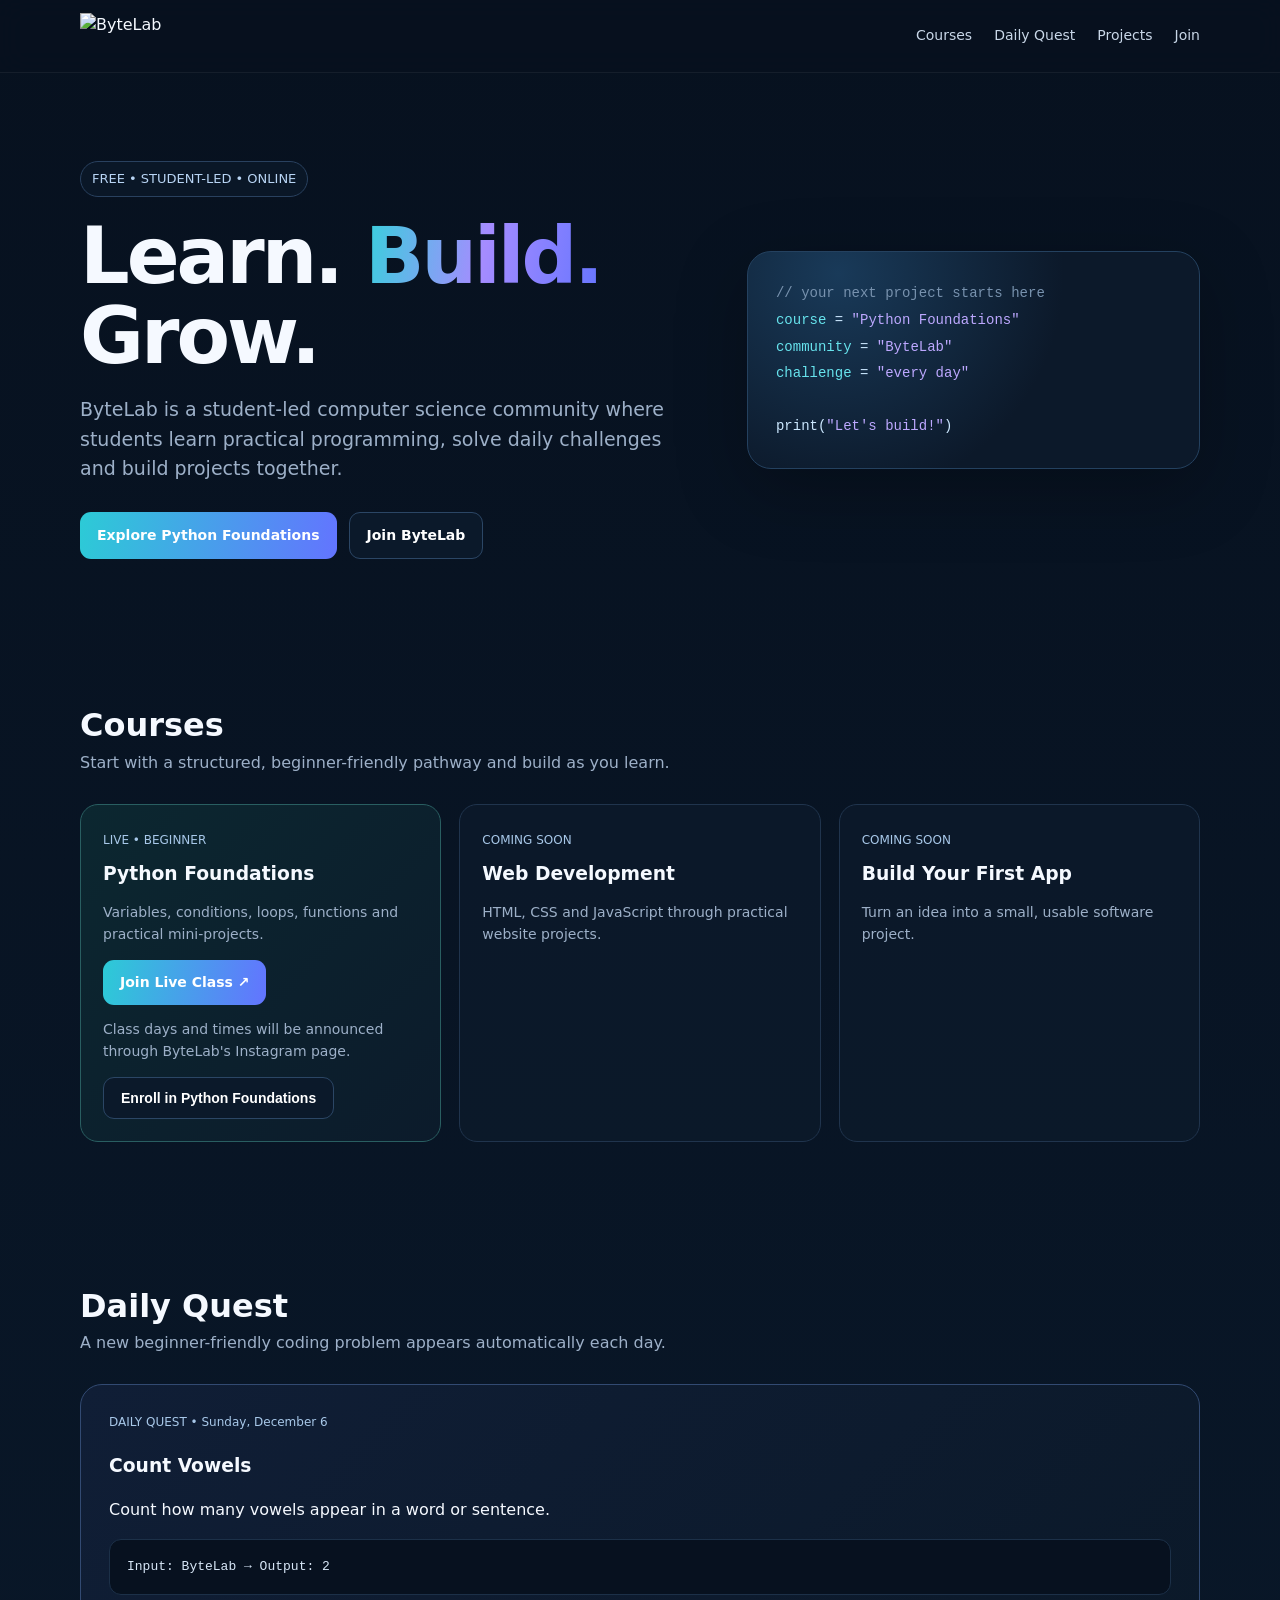
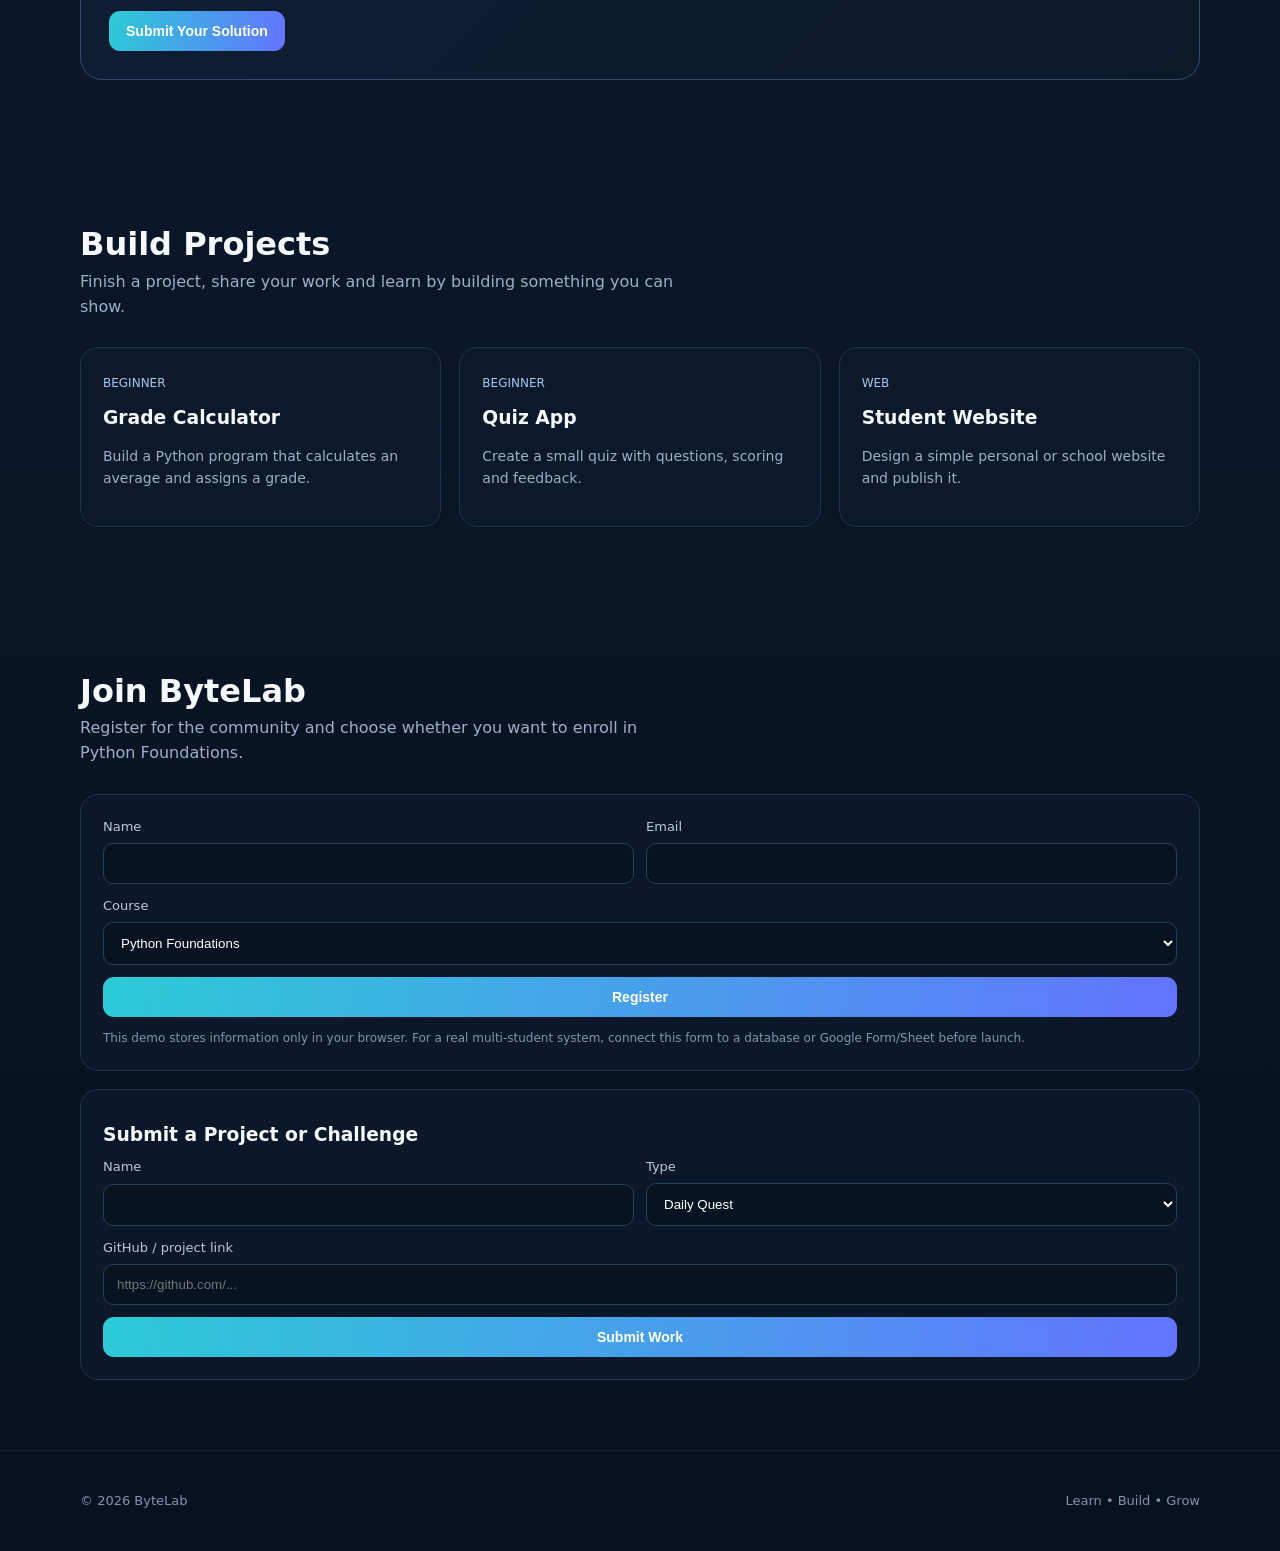
==== index[1].html @ 68c09f44 "Add files via upload" ====
<!doctype html>
<html lang="en">
<head>
  <meta charset="utf-8">
  <meta name="viewport" content="width=device-width,initial-scale=1">
  <title>ByteLab — Learn. Build. Grow.</title>
  <meta name="description" content="ByteLab is a student-led computer science learning community with free courses, coding challenges and projects.">
  <link rel="icon" href="assets/bytelab-logo.svg">
  <style>
    :root{--bg:#07111f;--panel:#0c1a2b;--panel2:#10233a;--text:#f5f9ff;--muted:#9db0c8;--line:#20344d;--a:#36d1dc;--b:#6675ff;--ok:#55d98b}
    *{box-sizing:border-box}html{scroll-behavior:smooth}body{margin:0;background:linear-gradient(180deg,#07111f,#091728 55%,#07111f);color:var(--text);font-family:Inter,system-ui,-apple-system,Segoe UI,Roboto,Arial,sans-serif;line-height:1.55}
    a{color:inherit;text-decoration:none}.wrap{width:min(1120px,92%);margin:auto}.nav{position:sticky;top:0;z-index:20;background:rgba(7,17,31,.86);backdrop-filter:blur(14px);border-bottom:1px solid rgba(255,255,255,.06)}
    .navin{height:72px;display:flex;align-items:center;justify-content:space-between}.brand img{height:46px;display:block;max-width:180px}.links{display:flex;gap:22px;align-items:center;font-size:14px;color:#c9d7e8}.links a:hover{color:#fff}.menu{display:none}
    .hero{padding:88px 0 72px}.heroGrid{display:grid;grid-template-columns:1.15fr .85fr;gap:54px;align-items:center}.eyebrow{display:inline-flex;gap:8px;align-items:center;padding:7px 11px;border:1px solid #29415f;border-radius:999px;color:#b8d4f4;background:#0a1727;font-size:13px}
    h1{font-size:clamp(44px,7vw,78px);line-height:1.02;margin:20px 0 18px;letter-spacing:-3px}.grad{background:linear-gradient(100deg,var(--a),#a58cff,var(--b));-webkit-background-clip:text;background-clip:text;color:transparent}.lead{font-size:19px;color:var(--muted);max-width:650px}
    .actions{display:flex;gap:12px;flex-wrap:wrap;margin-top:28px}.btn{display:inline-flex;align-items:center;justify-content:center;padding:12px 17px;border-radius:11px;border:1px solid #2b4665;font-weight:700;font-size:14px;cursor:pointer}.primary{background:linear-gradient(100deg,#2ccbd6,#6374ff);border:0;color:#fff}.ghost{background:#0b192a;color:#fff}
    .heroCard{background:radial-gradient(circle at 20% 10%,#193a59,#0c192a 55%);border:1px solid #24415f;border-radius:24px;padding:28px;box-shadow:0 20px 70px rgba(0,0,0,.25)}.code{font-family:ui-monospace,SFMono-Regular,Consolas,monospace;color:#cce8ff;font-size:14px;line-height:1.9}.comment{color:#7892ae}.key{color:#67e3ed}.str{color:#bda8ff}
    section{padding:70px 0}.sectionHead{display:flex;justify-content:space-between;gap:25px;align-items:end;margin-bottom:28px}.sectionHead h2{font-size:32px;margin:0}.sectionHead p{color:var(--muted);max-width:610px;margin:0}.grid3{display:grid;grid-template-columns:repeat(3,1fr);gap:18px}.card{background:rgba(12,26,43,.88);border:1px solid var(--line);border-radius:18px;padding:22px}.card h3{margin:8px 0 8px}.card p{color:var(--muted);font-size:14px}.tag{font-size:12px;color:#a8c8e9}.meet{border-color:#295e61;background:linear-gradient(135deg,#0c2730,#0c1b2b)}
    .challenge{border:1px solid #324a72;background:linear-gradient(135deg,#101e36,#0b1929);border-radius:22px;padding:28px}.challenge code{display:block;background:#07111f;border:1px solid #1c3048;padding:17px;border-radius:12px;margin:16px 0;color:#d8e7f7}
    form{display:grid;gap:12px}.two{grid-template-columns:1fr 1fr}.field{display:grid;gap:6px}.field label{font-size:13px;color:#b9c9dc}.field input,.field select,.field textarea{width:100%;padding:12px 13px;border-radius:10px;border:1px solid #29415d;background:#071321;color:#fff;outline:none}.field textarea{min-height:110px;resize:vertical}.note{font-size:12px;color:#8095ad}
    footer{padding:40px 0;border-top:1px solid rgba(255,255,255,.07);color:#8095ad;font-size:13px}.foot{display:flex;justify-content:space-between;gap:20px;flex-wrap:wrap}
    .notice{display:none;margin-top:10px;padding:11px 13px;border-radius:10px;background:#0b2a1b;border:1px solid #205d3d;color:#9ce4b8;font-size:13px}
    @media(max-width:800px){.links{display:none}.menu{display:block}.heroGrid{grid-template-columns:1fr}.grid3{grid-template-columns:1fr}.two{grid-template-columns:1fr}.hero{padding-top:55px}h1{letter-spacing:-2px}.sectionHead{display:block}.sectionHead p{margin-top:8px}}
  </style>
</head>
<body>
<nav class="nav"><div class="wrap navin">
  <a class="brand" href="#top"><img src="assets/bytelab-logo.svg" alt="ByteLab"></a>
  <div class="links">
    <a href="#courses">Courses</a><a href="#challenges">Daily Quest</a><a href="#projects">Projects</a><a href="#join">Join</a>
  </div>
  <span class="menu">☰</span>
</div></nav>

<main id="top">
<section class="hero"><div class="wrap heroGrid">
  <div>
    <span class="eyebrow">FREE • STUDENT-LED • ONLINE</span>
    <h1>Learn. <span class="grad">Build.</span> Grow.</h1>
    <p class="lead">ByteLab is a student-led computer science community where students learn practical programming, solve daily challenges and build projects together.</p>
    <div class="actions"><a class="btn primary" href="#courses">Explore Python Foundations</a><a class="btn ghost" href="#join">Join ByteLab</a></div>
  </div>
  <div class="heroCard"><div class="code">
    <div class="comment">// your next project starts here</div>
    <div><span class="key">course</span> = <span class="str">"Python Foundations"</span></div>
    <div><span class="key">community</span> = <span class="str">"ByteLab"</span></div>
    <div><span class="key">challenge</span> = <span class="str">"every day"</span></div>
    <br><div>print(<span class="str">"Let's build!"</span>)</div>
  </div></div>
</div></section>

<section id="courses"><div class="wrap">
  <div class="sectionHead"><div><h2>Courses</h2><p>Start with a structured, beginner-friendly pathway and build as you learn.</p></div></div>
  <div class="grid3">
    <article class="card meet"><span class="tag">LIVE • BEGINNER</span><h3>Python Foundations</h3><p>Variables, conditions, loops, functions and practical mini-projects.</p><a class="btn primary" href="https://meet.google.com/khs-jree-dey" target="_blank" rel="noopener">Join Live Class ↗</a><p class="note">Class days and times will be announced through ByteLab's Instagram page.</p><button class="btn ghost" onclick="document.getElementById('enroll').scrollIntoView({behavior:'smooth'})">Enroll in Python Foundations</button></article>
    <article class="card"><span class="tag">COMING SOON</span><h3>Web Development</h3><p>HTML, CSS and JavaScript through practical website projects.</p></article>
    <article class="card"><span class="tag">COMING SOON</span><h3>Build Your First App</h3><p>Turn an idea into a small, usable software project.</p></article>
  </div>
</div></section>

<section id="challenges"><div class="wrap">
  <div class="sectionHead"><div><h2>Daily Quest</h2><p>A new beginner-friendly coding problem appears automatically each day.</p></div></div>
  <div class="challenge"><div class="tag" id="qdate"></div><h3 id="qtitle">Today's challenge</h3><p id="qtext"></p><code id="qexample"></code><button class="btn primary" onclick="document.getElementById('challengeForm').scrollIntoView({behavior:'smooth'})">Submit Your Solution</button></div>
</div></section>

<section id="projects"><div class="wrap">
  <div class="sectionHead"><div><h2>Build Projects</h2><p>Finish a project, share your work and learn by building something you can show.</p></div></div>
  <div class="grid3">
    <article class="card"><span class="tag">BEGINNER</span><h3>Grade Calculator</h3><p>Build a Python program that calculates an average and assigns a grade.</p></article>
    <article class="card"><span class="tag">BEGINNER</span><h3>Quiz App</h3><p>Create a small quiz with questions, scoring and feedback.</p></article>
    <article class="card"><span class="tag">WEB</span><h3>Student Website</h3><p>Design a simple personal or school website and publish it.</p></article>
  </div>
</div></section>



<section id="join"><div class="wrap">
  <div class="sectionHead"><div><h2>Join ByteLab</h2><p>Register for the community and choose whether you want to enroll in Python Foundations.</p></div></div>
  <div class="card" id="enroll">
    <form id="regForm">
      <div class="two" style="display:grid;gap:12px">
        <div class="field"><label>Name</label><input id="name" required></div>
        <div class="field"><label>Email</label><input id="email" type="email" required></div>
      </div>
      <div class="field"><label>Course</label><select id="course"><option>Python Foundations</option><option>Community only</option></select></div>
      <button class="btn primary" type="submit">Register</button>
      <div class="notice" id="regNotice"></div>
      <div class="note">This demo stores information only in your browser. For a real multi-student system, connect this form to a database or Google Form/Sheet before launch.</div>
    </form>
  </div>
  <div class="card" style="margin-top:18px" id="challengeForm">
    <h3>Submit a Project or Challenge</h3>
    <form id="subForm">
      <div class="two" style="display:grid;gap:12px">
        <div class="field"><label>Name</label><input id="sname" required></div>
        <div class="field"><label>Type</label><select id="stype"><option>Daily Quest</option><option>Project</option></select></div>
      </div>
      <div class="field"><label>GitHub / project link</label><input id="slink" type="url" placeholder="https://github.com/..."></div>
      <button class="btn primary" type="submit">Submit Work</button>
      <div class="notice" id="subNotice"></div>
    </form>
  </div>
</div></section>
</main>

<footer><div class="wrap foot"><span>© <span id="year"></span> ByteLab</span><span>Learn • Build • Grow</span></div></footer>

<script>
const challenges=[
["Python Basics","Ask the user for their name and print a friendly greeting.","Input: Afnan → Output: Hello, Afnan!"],
["Even or Odd","Write a program that checks whether a number entered by the user is even or odd.","Input: 8 → Output: Even"],
["Sum to N","Ask for a positive integer n and print the sum of all integers from 1 to n.","Input: 5 → Output: 15"],
["Count Vowels","Count how many vowels appear in a word or sentence.","Input: ByteLab → Output: 2"],
["Largest Number","Given three numbers, print the largest one.","Input: 4, 9, 6 → Output: 9"],
["Simple Calculator","Create a calculator that can add, subtract, multiply or divide two numbers.","Input: 8 × 3 → Output: 24"],
["Multiples","Print the first 10 multiples of a number entered by the user.","Input: 4 → 4, 8, 12, ..."]
];
const day=Math.floor(Date.now()/86400000), q=challenges[day%challenges.length];
document.getElementById("qdate").textContent="DAILY QUEST • "+new Date().toLocaleDateString(undefined,{weekday:"long",month:"long",day:"numeric"});
document.getElementById("qtitle").textContent=q[0];
document.getElementById("qtext").textContent=q[1];
document.getElementById("qexample").textContent=q[2];
document.getElementById("year").textContent=new Date().getFullYear();

function n(k){return Number(localStorage.getItem(k)||0)}
function set(k,v){localStorage.setItem(k,v)}
set("visits",n("visits")+1);
document.getElementById("regForm").addEventListener("submit",e=>{
 e.preventDefault(); set("registered",n("registered")+1);
 if(document.getElementById("course").value==="Python Foundations")set("pycount",n("pycount")+1);
 const x=document.getElementById("regNotice");x.style.display="block";x.textContent="Registration recorded on this browser. Connect a database/Google Sheet to collect real student registrations.";
 e.target.reset();
});
document.getElementById("subForm").addEventListener("submit",e=>{
 e.preventDefault();set("subcount",n("subcount")+1);document.getElementById("subcount").textContent=n("subcount");
 const x=document.getElementById("subNotice");x.style.display="block";x.textContent="Submission recorded on this browser. Connect a database/Google Sheet to collect student submissions.";
 e.target.reset();
});
</script>
</body>
</html>
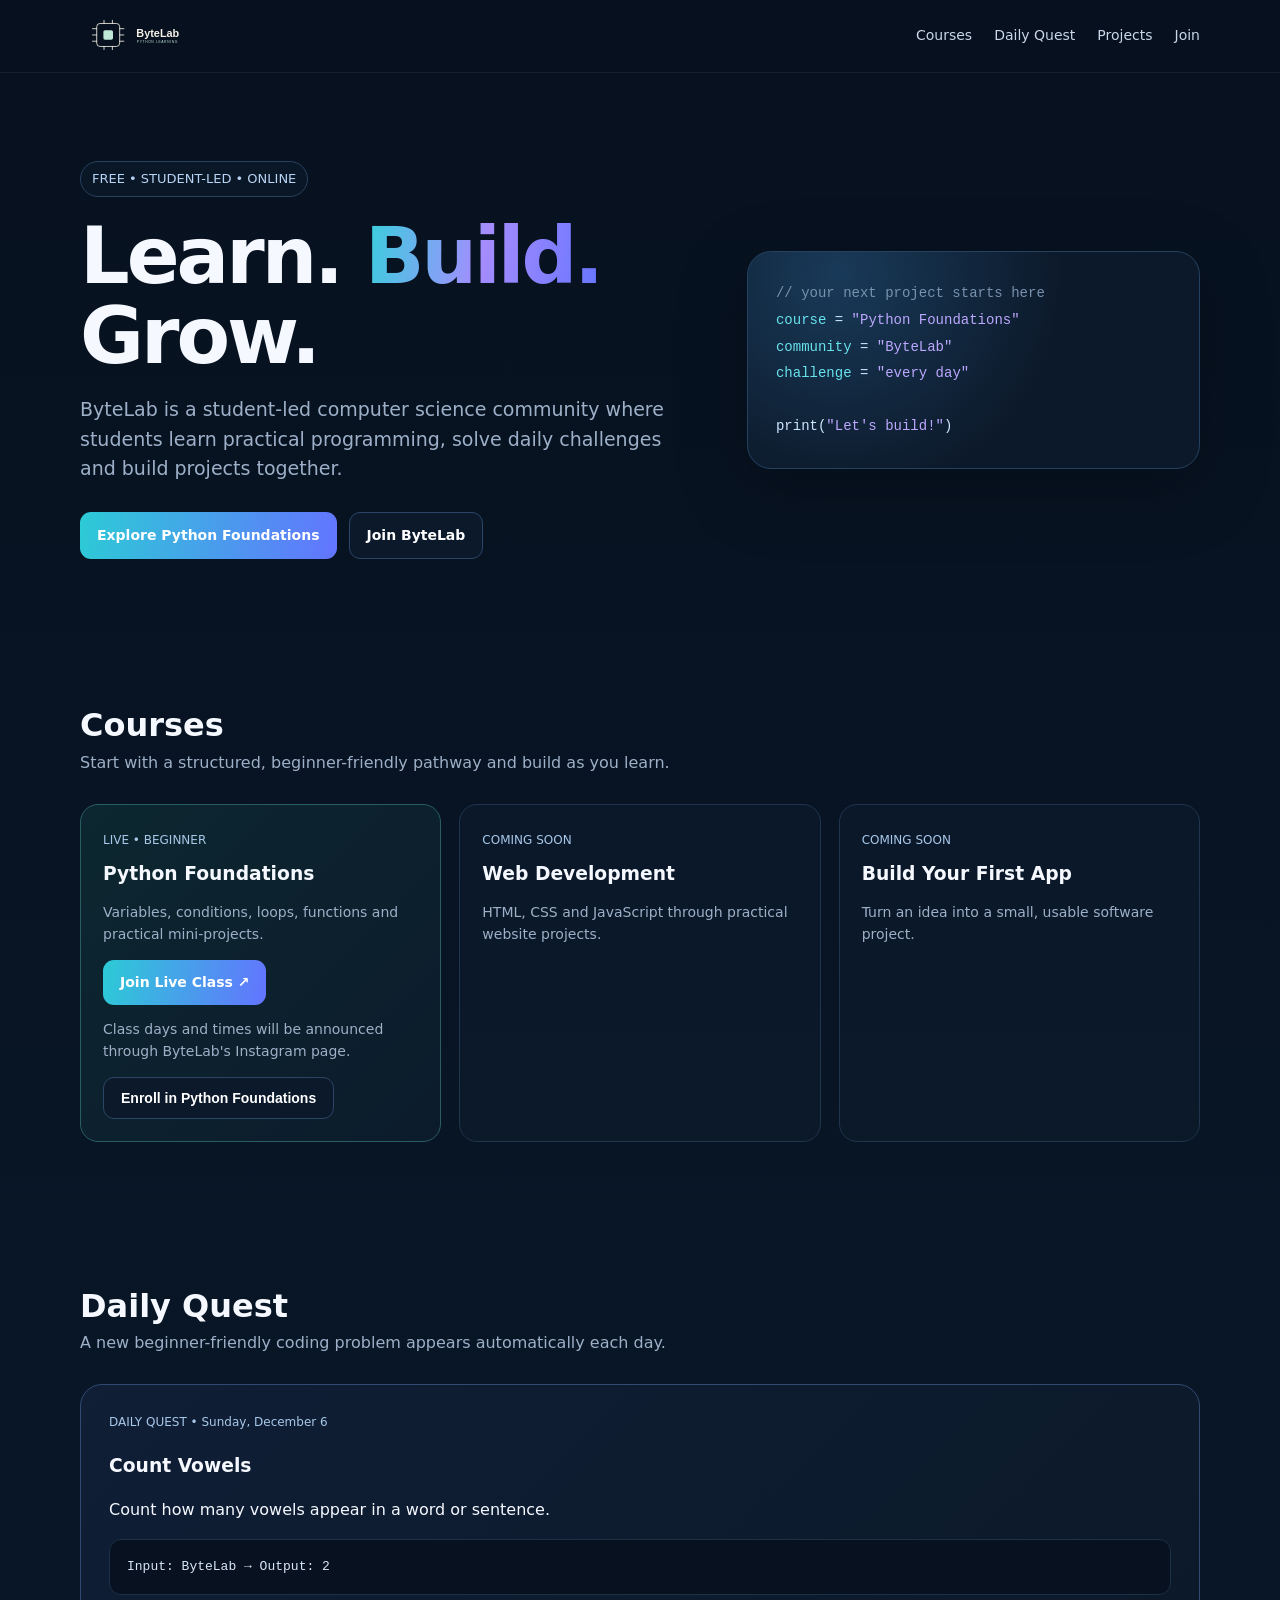
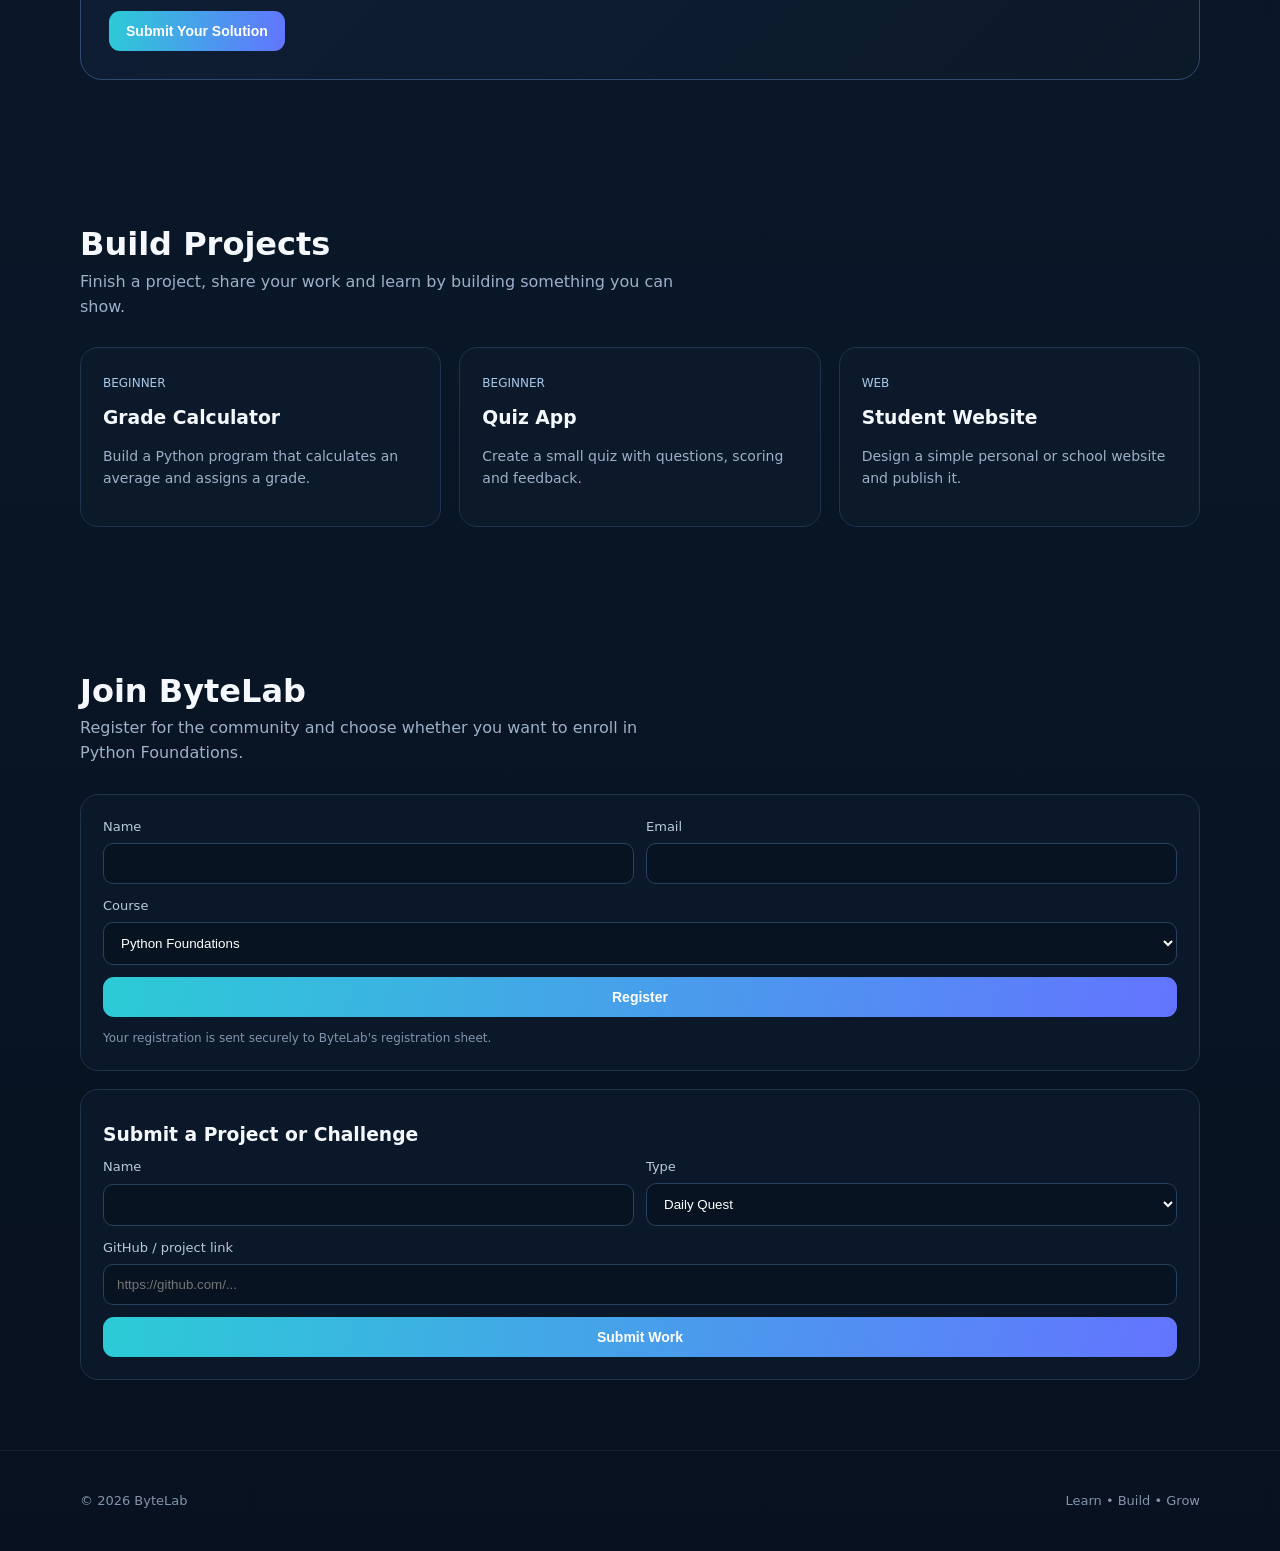
==== commit 28a18376: "Add files via upload" ====
--- a/index[1].html
+++ b/index[1].html
@@ -85,7 +85,7 @@
       <div class="field"><label>Course</label><select id="course"><option>Python Foundations</option><option>Community only</option></select></div>
       <button class="btn primary" type="submit">Register</button>
       <div class="notice" id="regNotice"></div>
-      <div class="note">This demo stores information only in your browser. For a real multi-student system, connect this form to a database or Google Form/Sheet before launch.</div>
+      <div class="note">Your registration is sent securely to ByteLab's registration sheet.</div>
     </form>
   </div>
   <div class="card" style="margin-top:18px" id="challengeForm">
@@ -122,19 +122,67 @@
 document.getElementById("qexample").textContent=q[2];
 document.getElementById("year").textContent=new Date().getFullYear();
 
-function n(k){return Number(localStorage.getItem(k)||0)}
-function set(k,v){localStorage.setItem(k,v)}
-set("visits",n("visits")+1);
-document.getElementById("regForm").addEventListener("submit",e=>{
- e.preventDefault(); set("registered",n("registered")+1);
- if(document.getElementById("course").value==="Python Foundations")set("pycount",n("pycount")+1);
- const x=document.getElementById("regNotice");x.style.display="block";x.textContent="Registration recorded on this browser. Connect a database/Google Sheet to collect real student registrations.";
- e.target.reset();
+// ByteLab data endpoint. After deploying the included Google Apps Script,
+// paste its Web App URL between the quotes below.
+const BYTE_LAB_ENDPOINT = "https://script.google.com/macros/s/AKfycbwJbCbUt1K5G5sX26Ak_NhIem0uoOxpdsyflVU4sqOrE9TdhXRr42_nq2g9mDIxdnej/exec";
+
+function showNotice(id, message, ok=false){
+  const x=document.getElementById(id);
+  x.style.display="block";
+  x.textContent=message;
+  x.classList.toggle("success", ok);
+}
+
+async function sendToByteLab(payload){
+  if(!BYTE_LAB_ENDPOINT || BYTE_LAB_ENDPOINT.includes("PASTE_YOUR")){
+    throw new Error("ByteLab registration endpoint has not been connected yet.");
+  }
+  await fetch(BYTE_LAB_ENDPOINT, {
+    method:"POST",
+    mode:"no-cors",
+    headers:{"Content-Type":"text/plain;charset=utf-8"},
+    body:JSON.stringify(payload)
+  });
+}
+
+document.getElementById("regForm").addEventListener("submit", async e=>{
+  e.preventDefault();
+  const button=e.target.querySelector('button[type="submit"]');
+  button.disabled=true;
+  showNotice("regNotice","Sending registration…");
+  try{
+    await sendToByteLab({
+      type:"registration",
+      name:document.getElementById("name").value.trim(),
+      email:document.getElementById("email").value.trim(),
+      course:document.getElementById("course").value,
+      timestamp:new Date().toISOString()
+    });
+    showNotice("regNotice","Registration submitted successfully. Welcome to ByteLab!",true);
+    e.target.reset();
+  }catch(err){
+    showNotice("regNotice","Registration could not be submitted yet. Please try again in a moment.");
+  }finally{button.disabled=false;}
 });
-document.getElementById("subForm").addEventListener("submit",e=>{
- e.preventDefault();set("subcount",n("subcount")+1);document.getElementById("subcount").textContent=n("subcount");
- const x=document.getElementById("subNotice");x.style.display="block";x.textContent="Submission recorded on this browser. Connect a database/Google Sheet to collect student submissions.";
- e.target.reset();
+
+document.getElementById("subForm").addEventListener("submit", async e=>{
+  e.preventDefault();
+  const button=e.target.querySelector('button[type="submit"]');
+  button.disabled=true;
+  showNotice("subNotice","Sending submission…");
+  try{
+    await sendToByteLab({
+      type:"submission",
+      name:document.getElementById("sname").value.trim(),
+      submissionType:document.getElementById("stype").value,
+      link:document.getElementById("slink").value.trim(),
+      timestamp:new Date().toISOString()
+    });
+    showNotice("subNotice","Submission sent successfully. Great work!",true);
+    e.target.reset();
+  }catch(err){
+    showNotice("subNotice","Submission could not be sent yet. Please try again in a moment.");
+  }finally{button.disabled=false;}
 });
 </script>
 </body>
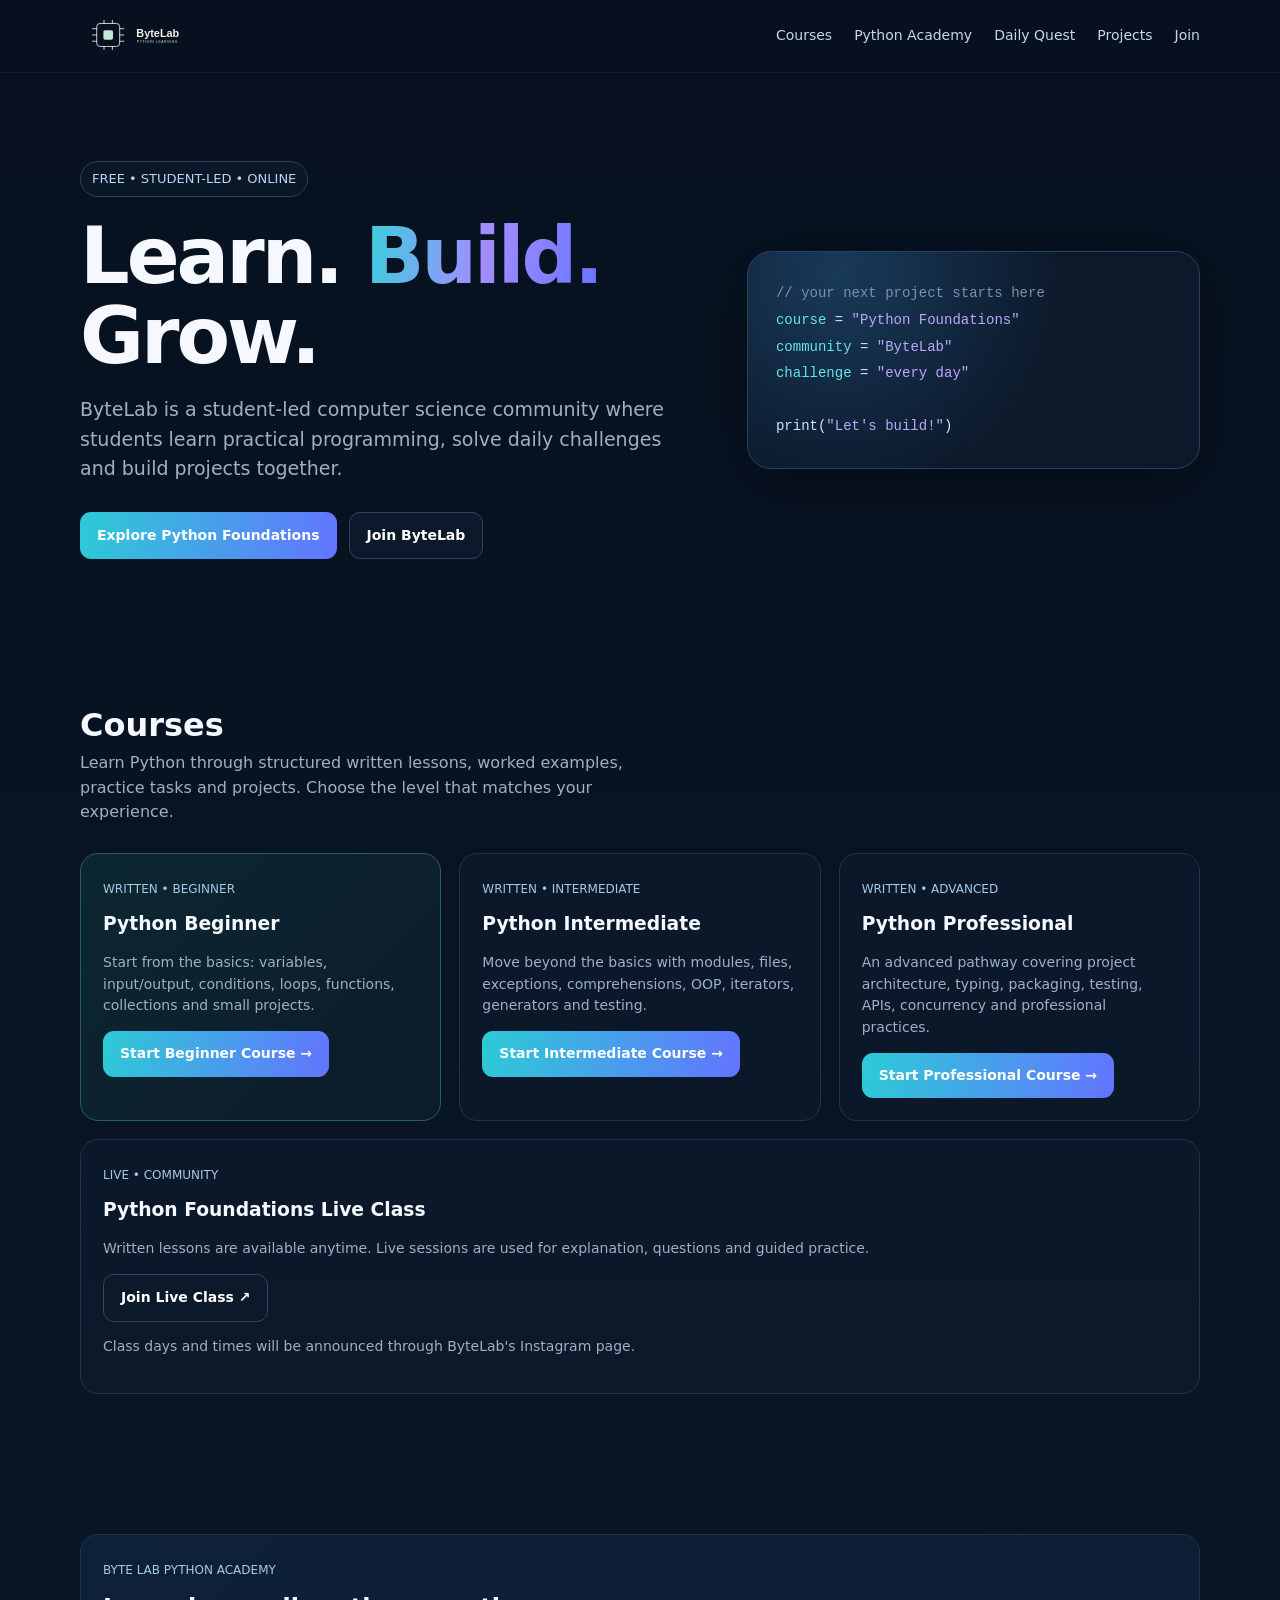
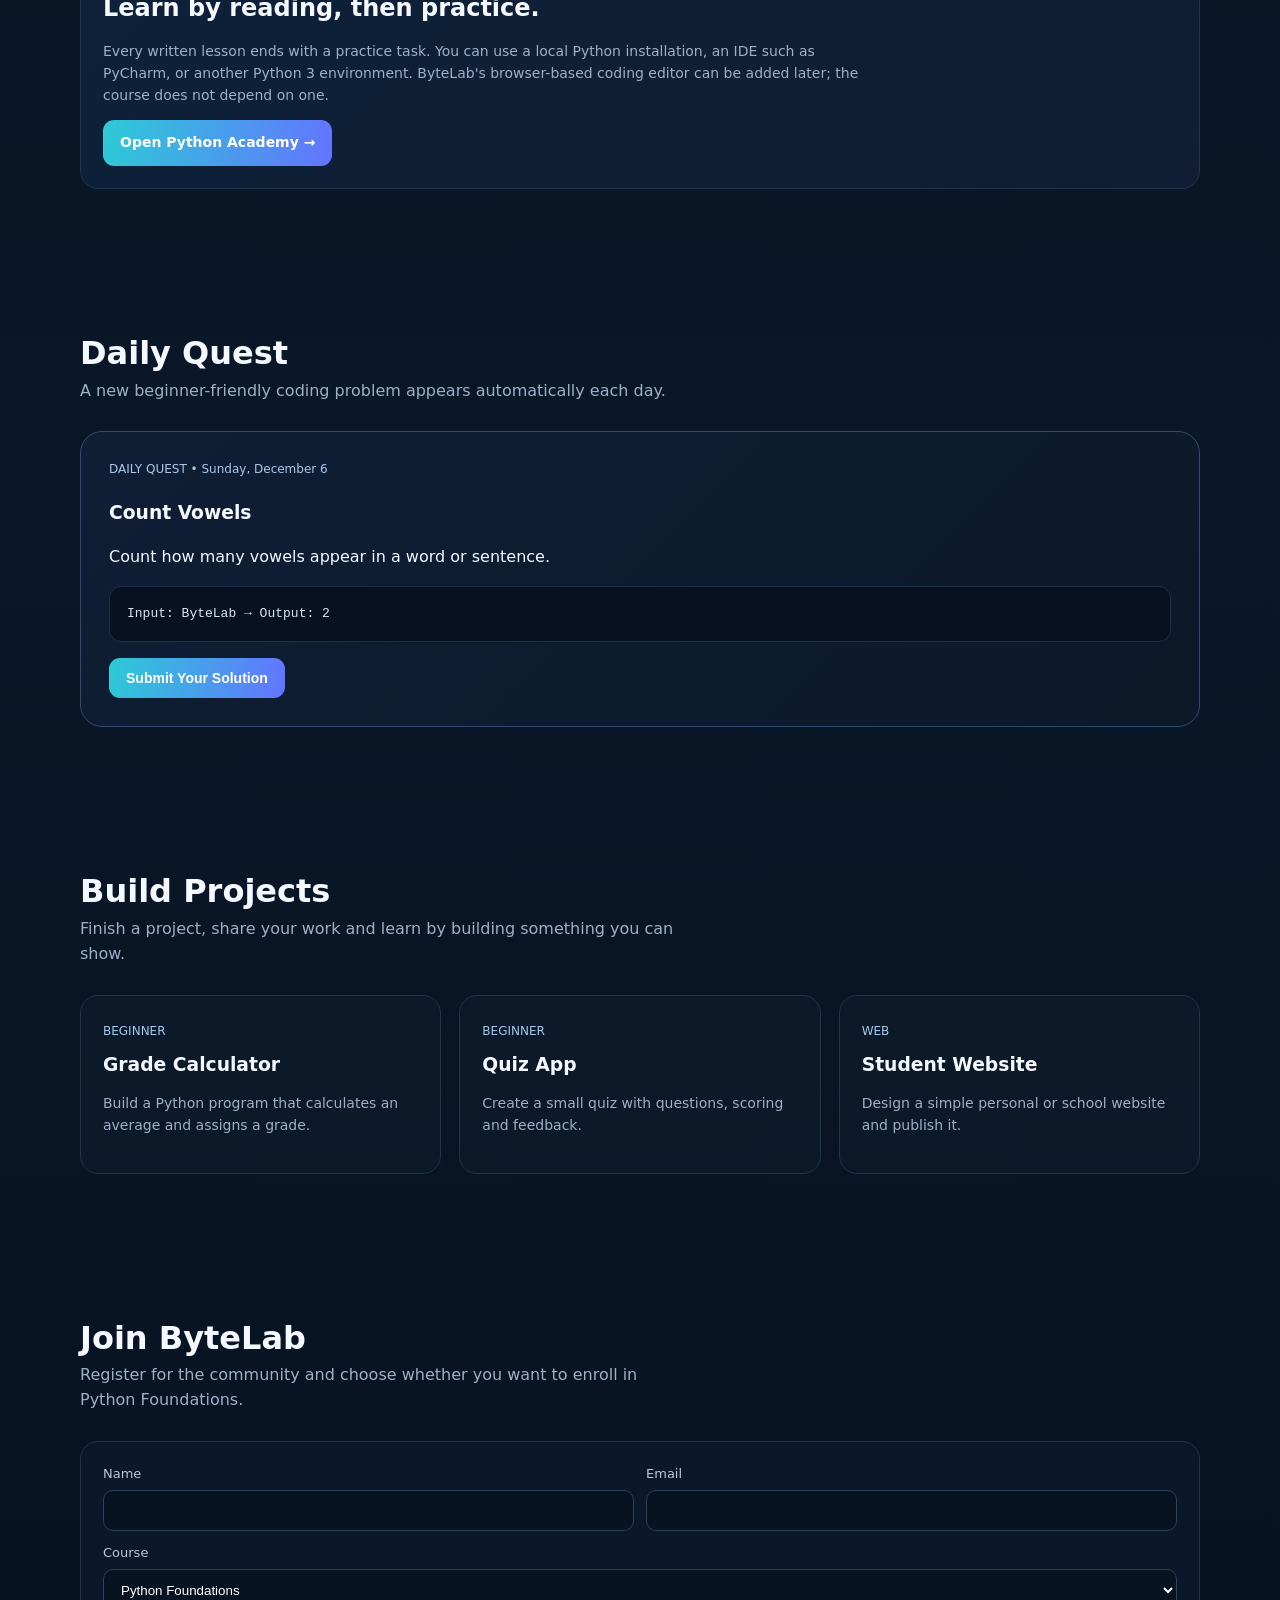
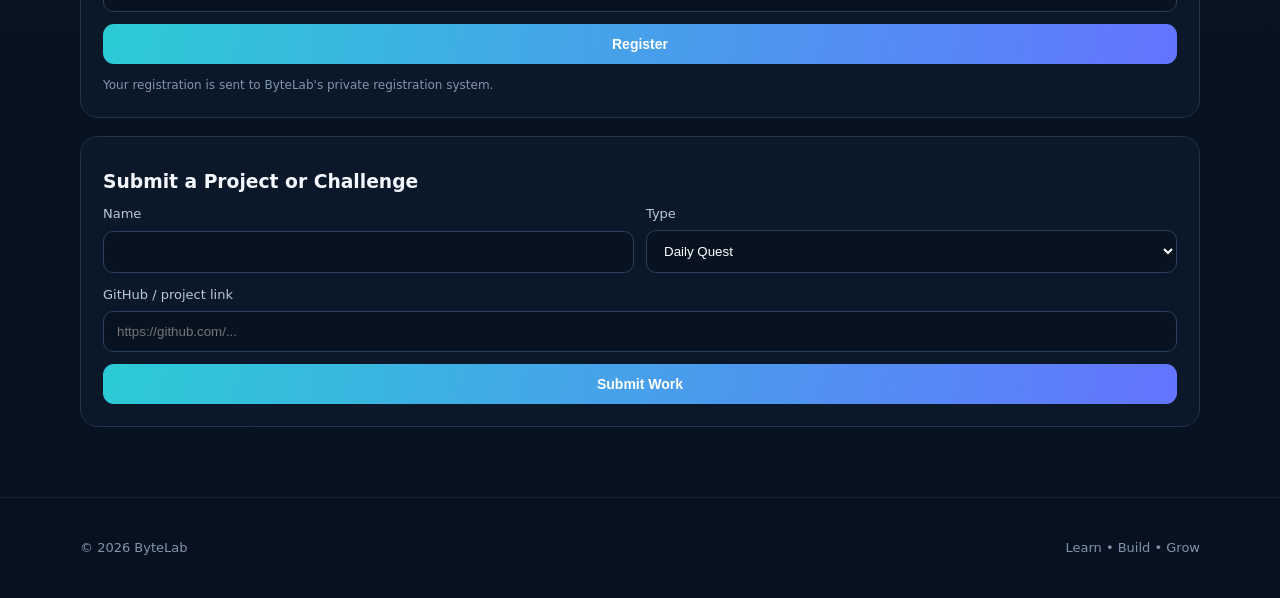
==== commit 64222ef9: "Add files via upload" ====
--- a/index[1].html
+++ b/index[1].html
@@ -27,7 +27,7 @@
 <nav class="nav"><div class="wrap navin">
   <a class="brand" href="#top"><img src="assets/bytelab-logo.svg" alt="ByteLab"></a>
   <div class="links">
-    <a href="#courses">Courses</a><a href="#challenges">Daily Quest</a><a href="#projects">Projects</a><a href="#join">Join</a>
+    <a href="#courses">Courses</a><a href="python.html">Python Academy</a><a href="#challenges">Daily Quest</a><a href="#projects">Projects</a><a href="#join">Join</a>
   </div>
   <span class="menu">☰</span>
 </div></nav>
@@ -50,11 +50,22 @@
 </div></section>
 
 <section id="courses"><div class="wrap">
-  <div class="sectionHead"><div><h2>Courses</h2><p>Start with a structured, beginner-friendly pathway and build as you learn.</p></div></div>
+  <div class="sectionHead"><div><h2>Courses</h2><p>Learn Python through structured written lessons, worked examples, practice tasks and projects. Choose the level that matches your experience.</p></div></div>
   <div class="grid3">
-    <article class="card meet"><span class="tag">LIVE • BEGINNER</span><h3>Python Foundations</h3><p>Variables, conditions, loops, functions and practical mini-projects.</p><a class="btn primary" href="https://meet.google.com/khs-jree-dey" target="_blank" rel="noopener">Join Live Class ↗</a><p class="note">Class days and times will be announced through ByteLab's Instagram page.</p><button class="btn ghost" onclick="document.getElementById('enroll').scrollIntoView({behavior:'smooth'})">Enroll in Python Foundations</button></article>
-    <article class="card"><span class="tag">COMING SOON</span><h3>Web Development</h3><p>HTML, CSS and JavaScript through practical website projects.</p></article>
-    <article class="card"><span class="tag">COMING SOON</span><h3>Build Your First App</h3><p>Turn an idea into a small, usable software project.</p></article>
+    <article class="card meet"><span class="tag">WRITTEN • BEGINNER</span><h3>Python Beginner</h3><p>Start from the basics: variables, input/output, conditions, loops, functions, collections and small projects.</p><a class="btn primary" href="python.html?level=beginner">Start Beginner Course →</a></article>
+    <article class="card"><span class="tag">WRITTEN • INTERMEDIATE</span><h3>Python Intermediate</h3><p>Move beyond the basics with modules, files, exceptions, comprehensions, OOP, iterators, generators and testing.</p><a class="btn primary" href="python.html?level=intermediate">Start Intermediate Course →</a></article>
+    <article class="card"><span class="tag">WRITTEN • ADVANCED</span><h3>Python Professional</h3><p>An advanced pathway covering project architecture, typing, packaging, testing, APIs, concurrency and professional practices.</p><a class="btn primary" href="python.html?level=professional">Start Professional Course →</a></article>
+  </div>
+  <div class="card" style="margin-top:18px">
+    <span class="tag">LIVE • COMMUNITY</span><h3>Python Foundations Live Class</h3><p>Written lessons are available anytime. Live sessions are used for explanation, questions and guided practice.</p><a class="btn ghost" href="https://meet.google.com/khs-jree-dey" target="_blank" rel="noopener">Join Live Class ↗</a><p class="note">Class days and times will be announced through ByteLab's Instagram page.</p>
+  </div>
+</div></section>
+
+<section><div class="wrap">
+  <div class="card" style="background:linear-gradient(135deg,#0d2138,#101d34)">
+    <span class="tag">BYTE LAB PYTHON ACADEMY</span><h2 style="margin:8px 0">Learn by reading, then practice.</h2>
+    <p style="color:var(--muted);max-width:760px">Every written lesson ends with a practice task. You can use a local Python installation, an IDE such as PyCharm, or another Python 3 environment. ByteLab's browser-based coding editor can be added later; the course does not depend on one.</p>
+    <a class="btn primary" href="python.html">Open Python Academy →</a>
   </div>
 </div></section>
 
@@ -85,7 +96,7 @@
       <div class="field"><label>Course</label><select id="course"><option>Python Foundations</option><option>Community only</option></select></div>
       <button class="btn primary" type="submit">Register</button>
       <div class="notice" id="regNotice"></div>
-      <div class="note">Your registration is sent securely to ByteLab's registration sheet.</div>
+      <div class="note">Your registration is sent to ByteLab's private registration system.</div>
     </form>
   </div>
   <div class="card" style="margin-top:18px" id="challengeForm">
@@ -122,67 +133,19 @@
 document.getElementById("qexample").textContent=q[2];
 document.getElementById("year").textContent=new Date().getFullYear();
 
-// ByteLab data endpoint. After deploying the included Google Apps Script,
-// paste its Web App URL between the quotes below.
-const BYTE_LAB_ENDPOINT = "https://script.google.com/macros/s/AKfycbwJbCbUt1K5G5sX26Ak_NhIem0uoOxpdsyflVU4sqOrE9TdhXRr42_nq2g9mDIxdnej/exec";
-
-function showNotice(id, message, ok=false){
-  const x=document.getElementById(id);
-  x.style.display="block";
-  x.textContent=message;
-  x.classList.toggle("success", ok);
-}
-
-async function sendToByteLab(payload){
-  if(!BYTE_LAB_ENDPOINT || BYTE_LAB_ENDPOINT.includes("PASTE_YOUR")){
-    throw new Error("ByteLab registration endpoint has not been connected yet.");
-  }
-  await fetch(BYTE_LAB_ENDPOINT, {
-    method:"POST",
-    mode:"no-cors",
-    headers:{"Content-Type":"text/plain;charset=utf-8"},
-    body:JSON.stringify(payload)
-  });
-}
-
-document.getElementById("regForm").addEventListener("submit", async e=>{
-  e.preventDefault();
-  const button=e.target.querySelector('button[type="submit"]');
-  button.disabled=true;
-  showNotice("regNotice","Sending registration…");
-  try{
-    await sendToByteLab({
-      type:"registration",
-      name:document.getElementById("name").value.trim(),
-      email:document.getElementById("email").value.trim(),
-      course:document.getElementById("course").value,
-      timestamp:new Date().toISOString()
-    });
-    showNotice("regNotice","Registration submitted successfully. Welcome to ByteLab!",true);
-    e.target.reset();
-  }catch(err){
-    showNotice("regNotice","Registration could not be submitted yet. Please try again in a moment.");
-  }finally{button.disabled=false;}
+function n(k){return Number(localStorage.getItem(k)||0)}
+function set(k,v){localStorage.setItem(k,v)}
+set("visits",n("visits")+1);
+document.getElementById("regForm").addEventListener("submit",e=>{
+ e.preventDefault(); set("registered",n("registered")+1);
+ if(document.getElementById("course").value==="Python Foundations")set("pycount",n("pycount")+1);
+ const x=document.getElementById("regNotice");x.style.display="block";x.textContent="Registration recorded on this browser. Connect a database/Google Sheet to collect real student registrations.";
+ e.target.reset();
 });
-
-document.getElementById("subForm").addEventListener("submit", async e=>{
-  e.preventDefault();
-  const button=e.target.querySelector('button[type="submit"]');
-  button.disabled=true;
-  showNotice("subNotice","Sending submission…");
-  try{
-    await sendToByteLab({
-      type:"submission",
-      name:document.getElementById("sname").value.trim(),
-      submissionType:document.getElementById("stype").value,
-      link:document.getElementById("slink").value.trim(),
-      timestamp:new Date().toISOString()
-    });
-    showNotice("subNotice","Submission sent successfully. Great work!",true);
-    e.target.reset();
-  }catch(err){
-    showNotice("subNotice","Submission could not be sent yet. Please try again in a moment.");
-  }finally{button.disabled=false;}
+document.getElementById("subForm").addEventListener("submit",e=>{
+ e.preventDefault();set("subcount",n("subcount")+1);document.getElementById("subcount").textContent=n("subcount");
+ const x=document.getElementById("subNotice");x.style.display="block";x.textContent="Submission recorded on this browser. Connect a database/Google Sheet to collect student submissions.";
+ e.target.reset();
 });
 </script>
 </body>
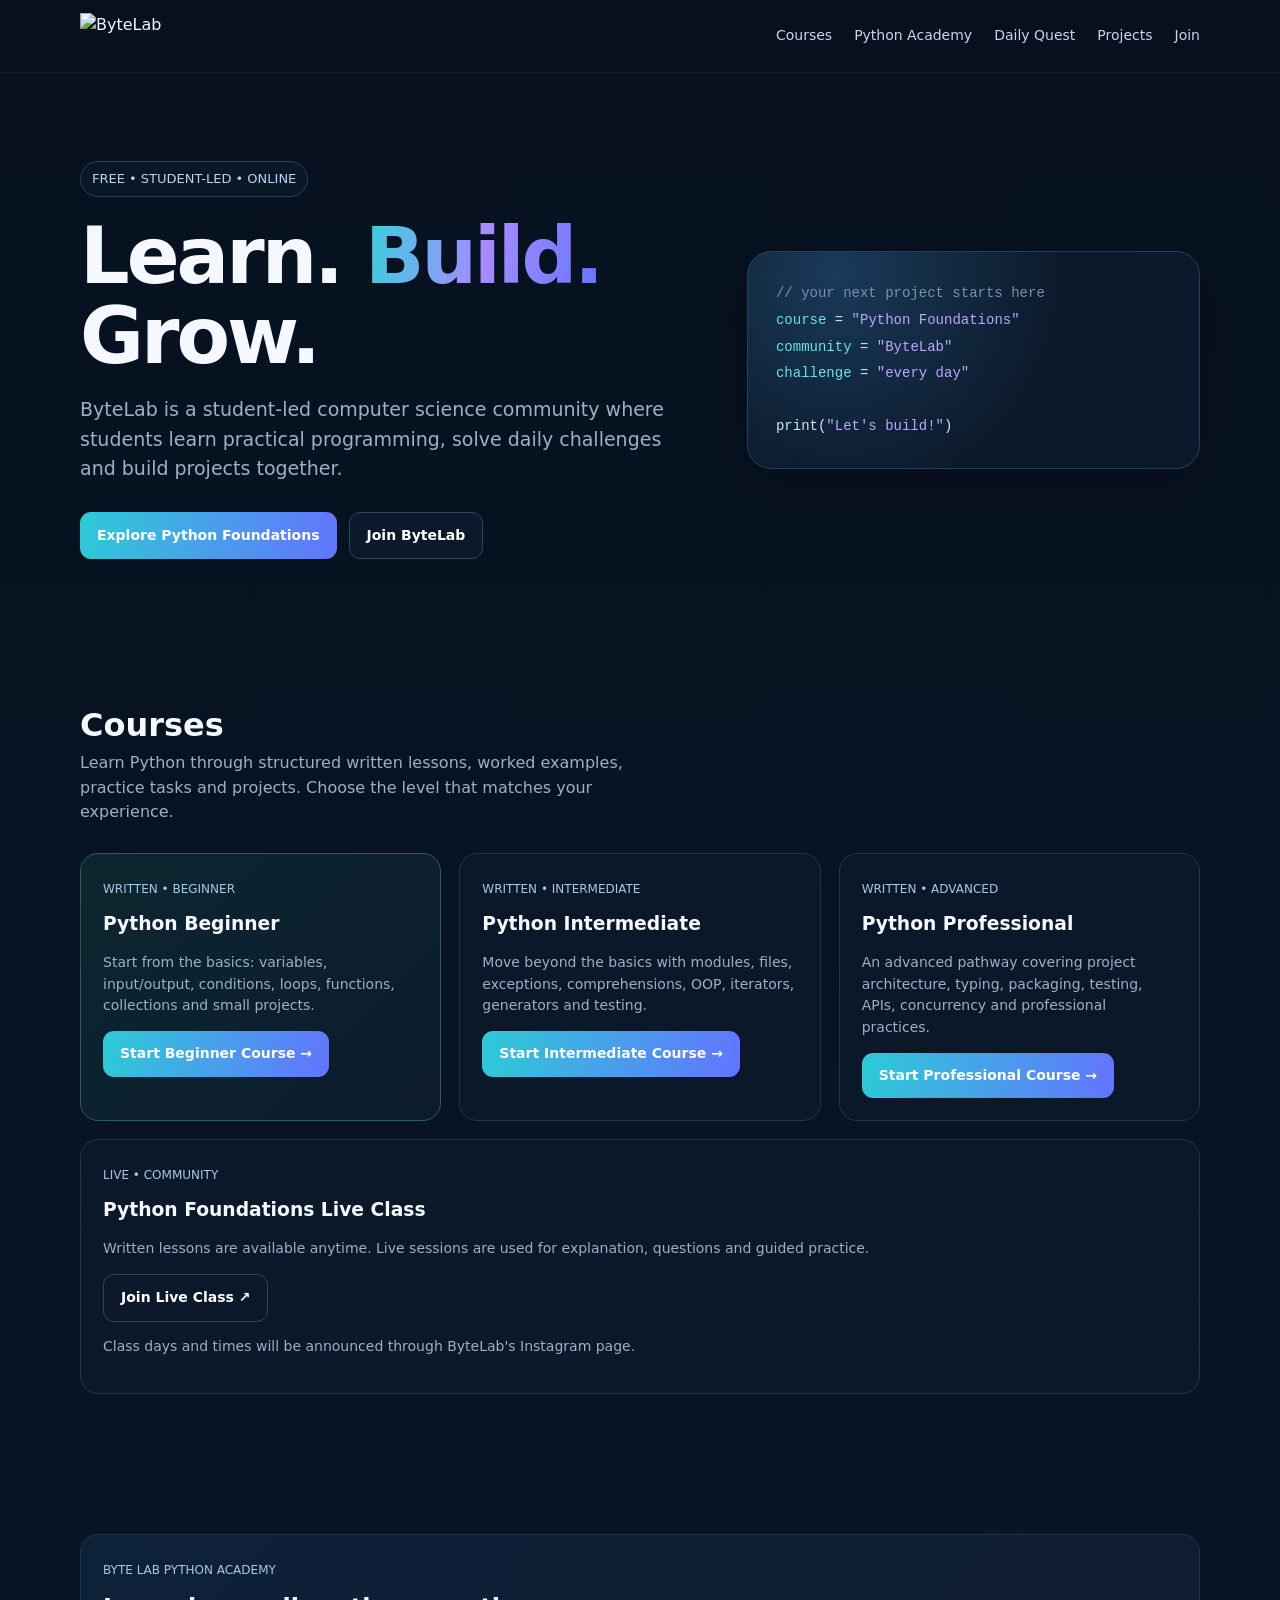
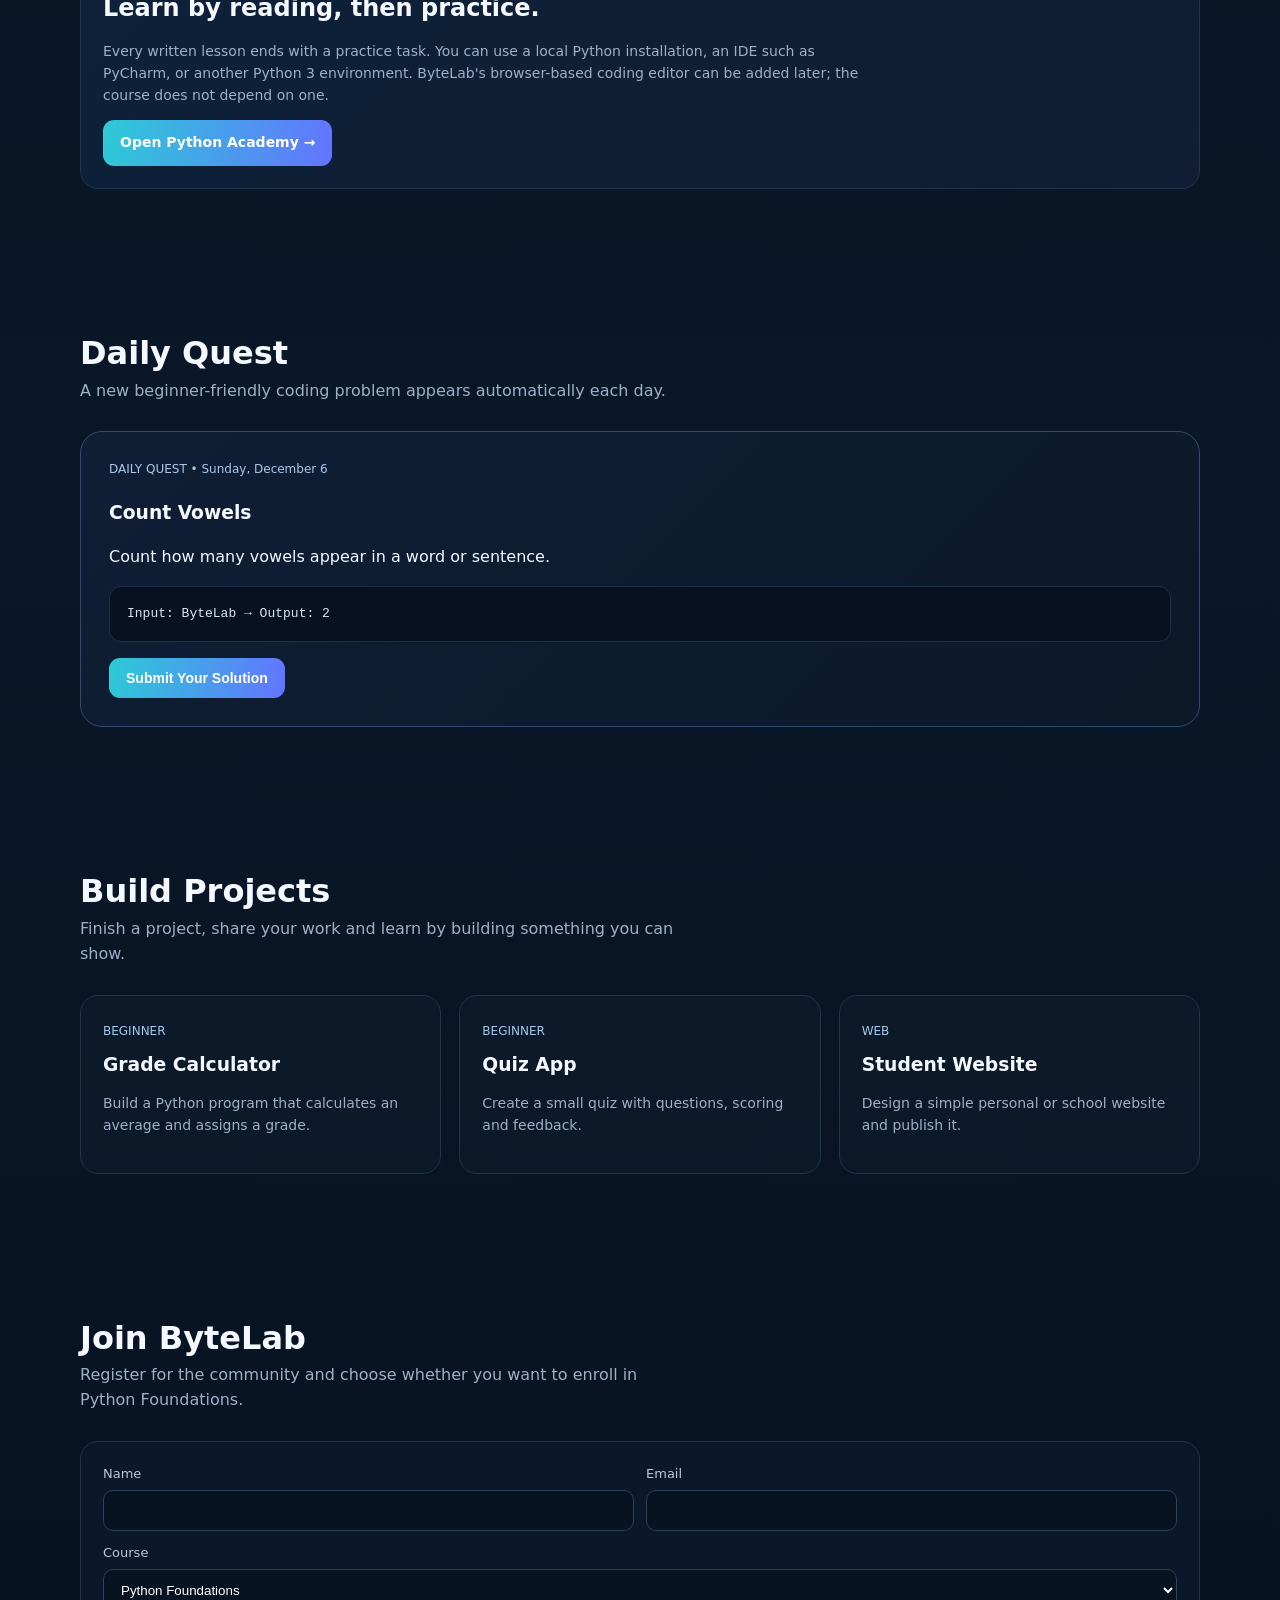
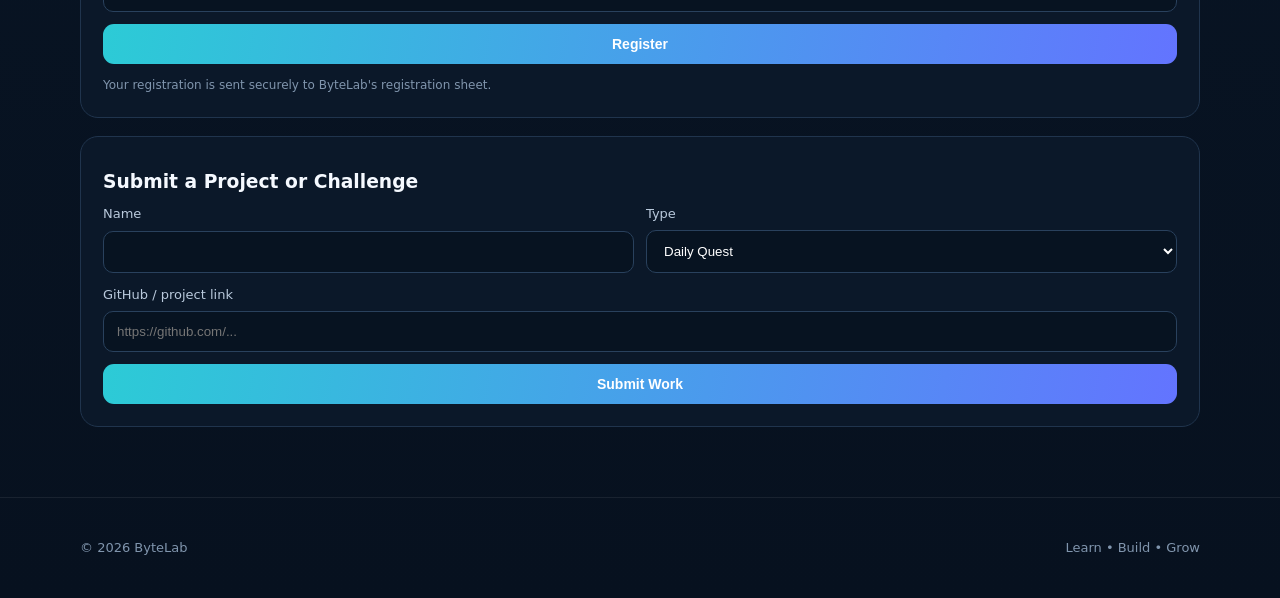
==== commit ba5cd0cc: "Add files via upload" ====
--- a/index[1].html
+++ b/index[1].html
@@ -96,7 +96,7 @@
       <div class="field"><label>Course</label><select id="course"><option>Python Foundations</option><option>Community only</option></select></div>
       <button class="btn primary" type="submit">Register</button>
       <div class="notice" id="regNotice"></div>
-      <div class="note">Your registration is sent to ByteLab's private registration system.</div>
+      <div class="note">Your registration is sent securely to ByteLab's registration sheet.</div>
     </form>
   </div>
   <div class="card" style="margin-top:18px" id="challengeForm">
@@ -133,20 +133,69 @@
 document.getElementById("qexample").textContent=q[2];
 document.getElementById("year").textContent=new Date().getFullYear();
 
-function n(k){return Number(localStorage.getItem(k)||0)}
-function set(k,v){localStorage.setItem(k,v)}
-set("visits",n("visits")+1);
-document.getElementById("regForm").addEventListener("submit",e=>{
- e.preventDefault(); set("registered",n("registered")+1);
- if(document.getElementById("course").value==="Python Foundations")set("pycount",n("pycount")+1);
- const x=document.getElementById("regNotice");x.style.display="block";x.textContent="Registration recorded on this browser. Connect a database/Google Sheet to collect real student registrations.";
- e.target.reset();
+// ByteLab data endpoint. After deploying the included Google Apps Script,
+// paste its Web App URL between the quotes below.
+const BYTE_LAB_ENDPOINT = "https://script.google.com/macros/s/AKfycbwJbCbUt1K5G5sX26Ak_NhIem0uoOxpdsyflVU4sqOrE9TdhXRr42_nq2g9mDIxdnej/exec";
+
+function showNotice(id, message, ok=false){
+  const x=document.getElementById(id);
+  x.style.display="block";
+  x.textContent=message;
+  x.classList.toggle("success", ok);
+}
+
+async function sendToByteLab(payload){
+  if(!BYTE_LAB_ENDPOINT || BYTE_LAB_ENDPOINT.includes("PASTE_YOUR")){
+    throw new Error("ByteLab registration endpoint has not been connected yet.");
+  }
+  await fetch(BYTE_LAB_ENDPOINT, {
+    method:"POST",
+    mode:"no-cors",
+    headers:{"Content-Type":"text/plain;charset=utf-8"},
+    body:JSON.stringify(payload)
+  });
+}
+
+document.getElementById("regForm").addEventListener("submit", async e=>{
+  e.preventDefault();
+  const button=e.target.querySelector('button[type="submit"]');
+  button.disabled=true;
+  showNotice("regNotice","Sending registration…");
+  try{
+    await sendToByteLab({
+      type:"registration",
+      name:document.getElementById("name").value.trim(),
+      email:document.getElementById("email").value.trim(),
+      course:document.getElementById("course").value,
+      timestamp:new Date().toISOString()
+    });
+    showNotice("regNotice","Registration submitted successfully. Welcome to ByteLab!",true);
+    e.target.reset();
+  }catch(err){
+    showNotice("regNotice","Registration could not be submitted yet. Please try again in a moment.");
+  }finally{button.disabled=false;}
 });
-document.getElementById("subForm").addEventListener("submit",e=>{
- e.preventDefault();set("subcount",n("subcount")+1);document.getElementById("subcount").textContent=n("subcount");
- const x=document.getElementById("subNotice");x.style.display="block";x.textContent="Submission recorded on this browser. Connect a database/Google Sheet to collect student submissions.";
- e.target.reset();
+
+document.getElementById("subForm").addEventListener("submit", async e=>{
+  e.preventDefault();
+  const button=e.target.querySelector('button[type="submit"]');
+  button.disabled=true;
+  showNotice("subNotice","Sending submission…");
+  try{
+    await sendToByteLab({
+      type:"submission",
+      name:document.getElementById("sname").value.trim(),
+      submissionType:document.getElementById("stype").value,
+      link:document.getElementById("slink").value.trim(),
+      timestamp:new Date().toISOString()
+    });
+    showNotice("subNotice","Submission sent successfully. Great work!",true);
+    e.target.reset();
+  }catch(err){
+    showNotice("subNotice","Submission could not be sent yet. Please try again in a moment.");
+  }finally{button.disabled=false;}
 });
 </script>
+
 </body>
-</html>+</html>
